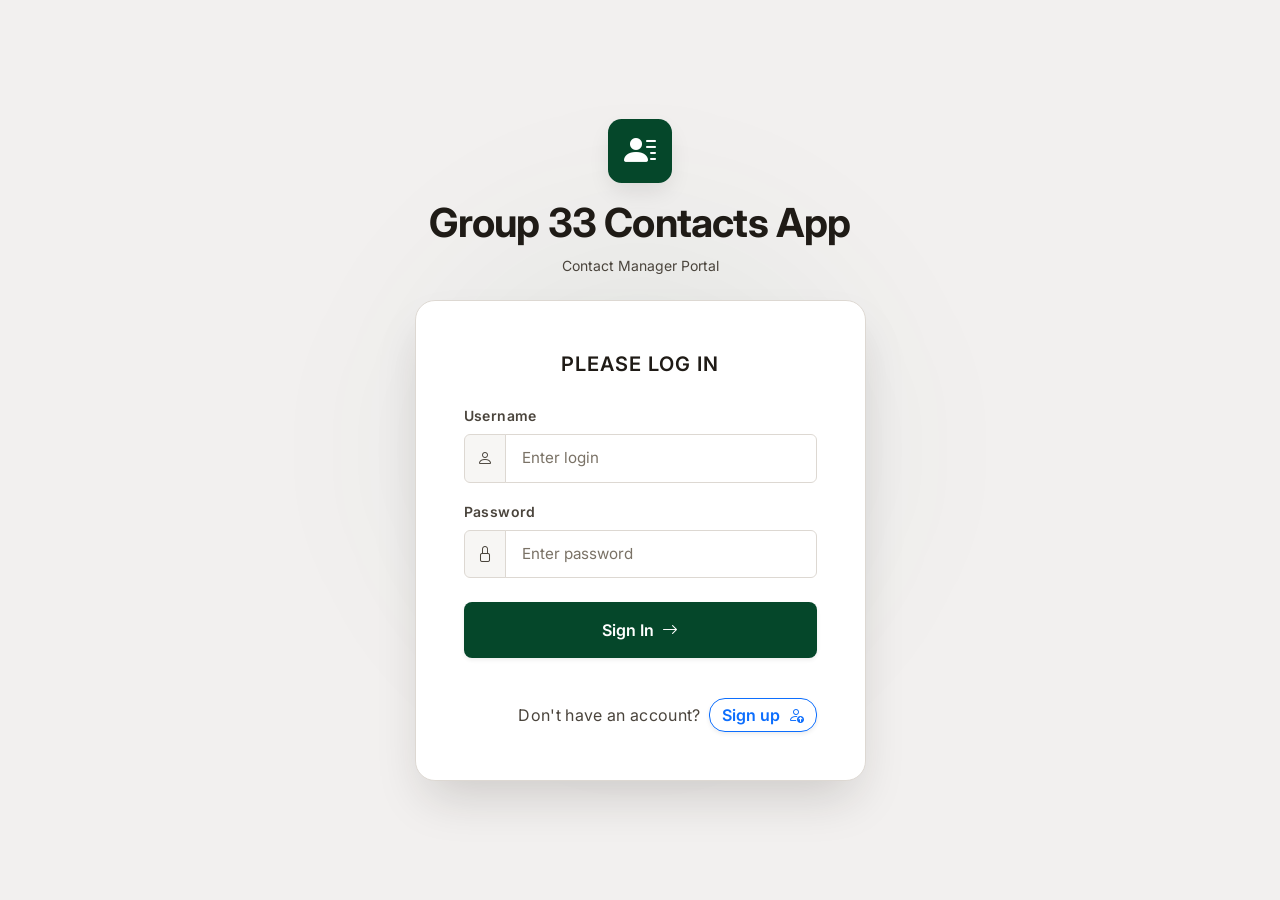
==== frontend/index.html @ e218bf1a "Moved all frontend files into frontend folder" ====
<!DOCTYPE html>
<html lang="en" data-bs-theme="dark">
<head>
    <meta charset="UTF-8">
    <meta name="viewport" content="width=device-width, initial-scale=1.0">
    <title>Group 33 Contacts App</title>
    <!-- Google Fonts -->
    <link rel="preconnect" href="https://fonts.googleapis.com">
    <link rel="preconnect" href="https://fonts.gstatic.com" crossorigin>
    <link href="https://fonts.googleapis.com/css2?family=Inter:wght@300;400;500;600;700&display=swap" rel="stylesheet">
    <!-- Bootstrap 5.3 & Icons -->
    <link href="https://cdn.jsdelivr.net/npm/bootstrap@5.3.3/dist/css/bootstrap.min.css" rel="stylesheet">
    <link href="https://cdn.jsdelivr.net/npm/bootstrap-icons@1.11.3/font/bootstrap-icons.min.css" rel="stylesheet">
    <!-- Favicon -->
    <link rel="icon" type="image/svg+xml" href="images/favicon.svg">
    <!-- Custom Styles -->
    <link href="css/styles.css" rel="stylesheet">
    <!-- Scripts -->
    <script type="text/javascript" src="js/md5.js"></script>
    <script type="text/javascript" src="js/code.js"></script>
</head>
<body class="d-flex align-items-center justify-content-center min-vh-100 py-5">
    <div class="background-glow"></div>
    <main class="container">
        <div class="row justify-content-center">
            <div class="col-12 col-sm-10 col-md-8 col-lg-5">
                
                <!-- Title Header -->
                <div class="text-center mb-4">
                    <div class="app-icon-wrapper mb-3 mx-auto">
                        <i class="bi bi-person-lines-fill"></i>
                    </div>
                    <h1 id="title" class="fw-bold tracking-tight">Group 33 Contacts App</h1>
                    <p class="text-secondary-contrast small">Contact Manager Portal</p>
                </div>

                <!-- Login Card -->
		<div class"glass card shadow-lg border-0 p-4 p-sm5">
                <div id="loginDiv" class="card glass-card shadow-lg border-0 p-4 p-sm-5">
                    <div class="card-body p-0">
                        <span id="inner-title" class="d-block text-center fw-semibold text-uppercase tracking-wider mb-4 fs-5">Please Log In</span>
                        
                        <form id="loginForm" onsubmit="event.preventDefault(); doLogin();" class="needs-validation">
                            <!-- Username Input Group -->
                            <div class="mb-3">
                                <label for="loginName" class="form-label form-label-contrast small">Username</label>
                                <div class="input-group">
                                    <span class="input-group-text"><i class="bi bi-person text-secondary-contrast"></i></span>
                                    <input type="text" id="loginName" class="form-control" placeholder="Enter login" required />
                                </div>
                            </div>
                            
                            <!-- Password Input Group -->
                            <div class="mb-4">
                                <label for="loginPassword" class="form-label form-label-contrast small">Password</label>
                                <div class="input-group">
                                    <span class="input-group-text"><i class="bi bi-lock text-secondary-contrast"></i></span>
                                    <input type="password" id="loginPassword" class="form-control" placeholder="Enter password" required />
                                </div>
                            </div>

                            <!-- Login Button -->
                            <button type="submit" id="loginButton" class="buttons btn btn-primary w-100 py-3 fw-semibold rounded-3 shadow-sm d-flex align-items-center justify-content-center gap-2">
                                <span>Sign In</span>
                                <i class="bi bi-arrow-right"></i>
                            </button>
                        </form>

                        <!-- Feedback Result Message -->
                        <div class="mt-3 text-center">
                            <span id="loginResult" class="small fw-semibold"></span>
                        </div>

			<div class = "d-flex align-items-center justify-content-end gap-2">
				<span id = "secondary-inner-title">Don't have an account? </span>
                <button id="signUpButton" class="buttons btn btn-signup w-20 py-1 fw-semibold rounded-4 shadow-sm d-flex align-items-center justify-content-center gap-2" data-bs-toggle="modal" data-bs-target="#registerModal">
                    <span>Sign up</span>
                    <i class ="bi bi-person-up"></i>
                </button>
			</div>
                    </div>
                </div>

            </div>
        </div>
        <!-- Register Modal -->
        <div class="modal fade" id="registerModal" tabindex="-1" aria-labelledby="registerModalLabel" aria-hidden="true">
        <div class="modal-dialog">
            <div class="modal-content glass-card">
            <div class="modal-header">
                <h5 class="modal-title" id="registerModalLabel">Create an Account</h5>
                <button type="button" class="btn-close" data-bs-dismiss="modal" aria-label="Close"></button>
            </div>
            <div class="modal-body">
                <form id="registerForm" onsubmit="event.preventDefault(); doRegister();">
                <div class="mb-3">
                    <label for="registerFirstName" class="form-label form-label-contrast small">First Name</label>
                    <input type="text" id="registerFirstName" class="form-control" required />
                </div>
                <div class="mb-3">
                    <label for="registerLastName" class="form-label form-label-contrast small">Last Name</label>
                    <input type="text" id="registerLastName" class="form-control" required />
                </div>
                <div class="mb-3">
                    <label for="registerLogin" class="form-label form-label-contrast small">Username</label>
                    <input type="text" id="registerLogin" class="form-control" required />
                </div>
                <div class="mb-3">
                    <label for="registerPassword" class="form-label form-label-contrast small">Password</label>
                    <input type="password" id="registerPassword" class="form-control" required minlength="6" />
                </div>
                <div class="mb-3">
                    <span id="registerResult" class="small fw-semibold"></span>
                </div>
                <button type="submit" class="buttons btn btn-primary w-100 fw-semibold">Create Account</button>
                </form>
            </div>
            </div>
        </div>
        </div>
    </main>
    <script src="https://cdn.jsdelivr.net/npm/bootstrap@5.3.3/dist/js/bootstrap.bundle.min.js"></script>
</body>
</html>
---- frontend/css/styles.css ----
/* ============================================================
   Group 33 Contacts App — Theme Styles
   Organized as: tokens -> base -> layout -> components -> utilities
   ============================================================ */

/* ---------- 1. Design Tokens ----------
   Change a color/spacing value here and it updates everywhere.
   Keep new colors as variables instead of hardcoding hex values
   in component rules below — that's what made the old file hard
   to keep consistent. */
:root {
    --app-font: 'Inter', system-ui, -apple-system, sans-serif;

    /* Page & surface colors */
    --bg-page: #F2F0EF;         /* page background */
    --bg-card: #FFFFFF;         /* main card surface (login card, contact card) */
    --bg-section: #F7F6F4;      /* nested "section" surfaces inside a card */
    --bg-input: #FFFFFF;        /* form control background */
    --border-color: #DDD8D2;    /* shared border tone for cards/inputs */

    /* Text */
    --text-primary: #1F1B16;    /* headings, primary body text */
    --text-secondary: #4A443C;  /* labels, secondary copy */
    --text-muted: #7A7266;      /* placeholders, hints */
    --text-on-brand: #FFFFFF;   /* text placed on top of --brand */

    /* Brand / accent */
    --brand: #05472A;
    --brand-hover: #033a21;
    --brand-soft: #E7EFEA;      /* light tint of brand, for badges/backgrounds */
    --link: #0D6EFD;

    /* Feedback colors (kept distinct from brand green so success
       messages don't visually blend into brand-colored buttons) */
    --success: #1E7A34;
    --success-soft: #E9F6EC;
    --danger: #B3261E;
    --danger-soft: #FBEAE9;
    --warning: #8A5A00;
    --warning-soft: #FBF1DC;
    --info: #1D4ED8;
    --info-soft: #EAF0FE;

    /* Shape & elevation */
    --radius-sm: 0.5rem;
    --radius-md: 0.85rem;
    --radius-lg: 1.25rem;
    --radius-pill: 999px;
    --shadow-sm: 0 2px 8px rgba(31, 27, 22, 0.06);
    --shadow-md: 0 10px 25px -5px rgba(31, 27, 22, 0.12);
    --shadow-lg: 0 25px 50px -12px rgba(31, 27, 22, 0.18);

    --transition-fast: 150ms ease-in-out;
    --transition-base: 200ms ease-in-out;
}

/* ---------- 2. Base / Reset ---------- */
*,
*::before,
*::after {
    box-sizing: border-box;
}

body {
    font-family: var(--app-font);
    background: var(--bg-page);
    color: var(--text-primary);
    min-height: 100vh;
    position: relative;
    overflow-x: hidden;
}

/* Visible keyboard-focus outline everywhere (accessibility —
   don't remove without replacing it, screen/keyboard-only users
   rely on this to know what's focused). Bootstrap's own
   focus box-shadow on .form-control still applies on top of this. */
a:focus-visible,
button:focus-visible,
input:focus-visible,
[tabindex]:focus-visible {
    outline: 2px solid var(--link);
    outline-offset: 2px;
}

/* Respect reduced-motion preferences instead of forcing transitions */
@media (prefers-reduced-motion: reduce) {
    *, *::before, *::after {
        animation-duration: 0.01ms !important;
        animation-iteration-count: 1 !important;
        transition-duration: 0.01ms !important;
    }
}

/* ---------- 3. Ambient background glow ---------- */
.background-glow {
    position: fixed;
    top: 50%;
    left: 50%;
    transform: translate(-50%, -50%);
    width: 650px;
    height: 650px;
    background: radial-gradient(circle, rgba(5, 71, 42, 0.08) 0%, rgba(5, 71, 42, 0.03) 40%, transparent 70%);
    z-index: -1;
    pointer-events: none;
    filter: blur(50px);
}

/* Smaller/cheaper glow on narrow screens — the large blurred
   radial gradient is pure decoration and not worth the paint
   cost on low-power mobile devices */
@media (max-width: 576px) {
    .background-glow {
        width: 380px;
        height: 380px;
        filter: blur(30px);
    }
}

/* ---------- 4. Typography ---------- */
#title {
    font-family: var(--app-font);
    color: var(--text-primary) !important;
    letter-spacing: -0.02em;
}

.text-secondary-contrast {
    color: var(--text-secondary) !important;
}

.form-label-contrast {
    color: var(--text-secondary) !important;
    font-weight: 600;
    letter-spacing: 0.03em;
}

/* ---------- 5. Icon badges ---------- */
.app-icon-wrapper,
.app-icon-wrapper-sm {
    display: flex;
    align-items: center;
    justify-content: center;
    background: var(--brand);
    color: var(--text-on-brand);
    box-shadow: var(--shadow-md);
}

.app-icon-wrapper {
    width: 64px;
    height: 64px;
    border-radius: var(--radius-md);
    font-size: 2rem;
}

.app-icon-wrapper-sm {
    width: 42px;
    height: 42px;
    border-radius: var(--radius-sm);
    font-size: 1.25rem;
}

/* ---------- 6. Cards & surfaces ---------- */
.glass-card {
    background: var(--bg-card) !important;
    border: 1px solid var(--border-color) !important;
    border-radius: var(--radius-lg) !important;
    box-shadow: var(--shadow-lg) !important;
}

.section-card {
    background: var(--bg-section) !important;
    border: 1px solid var(--border-color) !important;
    border-radius: var(--radius-md);
}

/* ---------- 7. Forms ---------- */
.form-control {
    background-color: var(--bg-input) !important;
    color: var(--text-primary) !important;
    border: 1px solid var(--border-color) !important;
    font-family: var(--app-font);
    padding: 0.75rem 1rem;
    font-size: 0.95rem;
    transition: border-color var(--transition-fast), box-shadow var(--transition-fast);
}

.form-control::placeholder {
    color: var(--text-muted) !important;
    opacity: 1 !important;
}

.form-control:focus {
    box-shadow: 0 0 0 3px rgba(5, 71, 42, 0.18) !important;
    border-color: var(--brand) !important;
}

/* Validation states — add class="is-invalid" / "is-valid" to a
   .form-control from JS once you're doing real client-side
   validation; Bootstrap's default colors are low-contrast on this
   theme, so these override them to match the token palette. */
.form-control.is-invalid {
    border-color: var(--danger) !important;
}

.form-control.is-valid {
    border-color: var(--success) !important;
}

.invalid-feedback {
    color: var(--danger) !important;
}

.input-group-text {
    background-color: var(--bg-section) !important;
    color: var(--text-secondary) !important;
    border: 1px solid var(--border-color) !important;
}

/* Disabled controls should look obviously inert */
.form-control:disabled,
.form-control[readonly] {
    background-color: var(--bg-section) !important;
    color: var(--text-muted) !important;
    cursor: not-allowed;
}

/* ---------- 8. Buttons ---------- */
.btn {
    font-family: var(--app-font);
    transition: transform var(--transition-fast), box-shadow var(--transition-fast), background var(--transition-fast);
}

.btn:disabled,
.btn.disabled {
    opacity: 0.6;
    cursor: not-allowed;
    transform: none !important;
    box-shadow: none !important;
}

.btn-primary {
    background: var(--brand) !important;
    color: var(--text-on-brand) !important;
    border: none;
    box-shadow: 0 4px 14px rgba(5, 71, 42, 0.35);
}

.btn-primary:hover {
    background: var(--brand-hover) !important;
    transform: translateY(-1px);
    box-shadow: 0 6px 20px rgba(5, 71, 42, 0.45);
}

.btn-success {
    background: var(--success) !important;
    color: var(--text-on-brand) !important;
    border: none;
    box-shadow: 0 4px 14px rgba(30, 122, 52, 0.35);
}

.btn-success:hover {
    background: #175c27 !important;
    transform: translateY(-1px);
    box-shadow: 0 6px 20px rgba(30, 122, 52, 0.45);
}

.btn-signup {
    color: var(--link) !important;
    border-color: var(--link) !important;
    background: transparent;
}

.btn-signup:hover {
    color: #ffffff !important;
    background: var(--link) !important;
    transform: translateY(-1px);
}

.btn-outline-danger {
    color: var(--danger) !important;
    border-color: var(--danger) !important;
    background: transparent;
}

.btn-outline-danger:hover {
    color: #ffffff !important;
    background-color: var(--danger) !important;
    border-color: var(--danger) !important;
}

/* Small inline loading spinner for buttons mid-request, e.g.
   <button><span class="spinner-inline"></span> Logging in…</button>
   Toggle it in/out with JS while an XHR is in flight so the user
   gets feedback instead of a button that looks unresponsive. */
.spinner-inline {
    display: inline-block;
    width: 0.9em;
    height: 0.9em;
    border: 2px solid rgba(255, 255, 255, 0.4);
    border-top-color: currentColor;
    border-radius: 50%;
    animation: spin 0.6s linear infinite;
    vertical-align: -0.15em;
}

@keyframes spin {
    to { transform: rotate(360deg); }
}

/* ---------- 9. Feedback text (login/add/search results) ---------- */
#inner-title {
    color: var(--text-primary);
    letter-spacing: 0.05em;
}

#secondary-inner-title {
    color: var(--text-secondary);
    letter-spacing: 0.02em;
}

#loginResult {
    display: inline-block;
    color: var(--danger) !important;
}

#contactAddResult {
    display: inline-block;
}

#contactAddResult.text-success,
.text-success-wcag {
    color: var(--success) !important;
}

#contactAddResult.text-danger,
.text-danger-wcag {
    color: var(--danger) !important;
}

#contactSearchResult,
.text-info-wcag {
    display: inline-block;
    color: var(--info) !important;
}

/* Generic alert/banner box — use for any status message that
   isn't tied to one specific #id, e.g. an admin action result:
   <div class="alert-box alert-success">Password updated</div> */
.alert-box {
    padding: 0.75rem 1rem;
    border-radius: var(--radius-sm);
    font-size: 0.9rem;
    font-weight: 600;
    border: 1px solid transparent;
}

.alert-success { background: var(--success-soft); color: var(--success); border-color: var(--success); }
.alert-danger  { background: var(--danger-soft);  color: var(--danger);  border-color: var(--danger); }
.alert-warning { background: var(--warning-soft); color: var(--warning); border-color: var(--warning); }
.alert-info    { background: var(--info-soft);    color: var(--info);    border-color: var(--info); }

/* ---------- 10. Contact list & chips ---------- */
#contactList {
    word-break: break-word;
}

/* Cleaner alternative to the long inline Bootstrap utility class
   soup currently built in code.js for each contact chip. Swap the
   badge's class list for just "contact-chip" if you want to tidy
   up that template string later — purely optional. */
.contact-chip {
    display: flex;
    align-items: center;
    width: 100%;
    padding: 0.6rem 0.9rem;
    background: var(--bg-section);
    border: 1px solid var(--border-color);
    border-radius: var(--radius-md);
    font-size: 0.95rem;
    color: var(--text-primary);
}

.contact-chip .btn-close {
    margin-left: auto;
}

/* Shown when a search/list comes back empty */
.empty-state {
    padding: 1.5rem 1rem;
    text-align: center;
    color: var(--text-muted);
    font-size: 0.9rem;
}

/* ---------- 11. Tables (for the admin dashboard) ----------
   Not used yet on index.html/contact.html, but your teammate
   building the admin view will need a themed table — this keeps
   it consistent with the rest of the app instead of default
   Bootstrap table styling. */
.table {
    --bs-table-bg: var(--bg-card);
    --bs-table-color: var(--text-primary);
    border-color: var(--border-color);
}

.table thead th {
    color: var(--text-secondary);
    font-size: 0.78rem;
    text-transform: uppercase;
    letter-spacing: 0.04em;
    border-bottom-width: 1px;
}

.table tbody tr:hover {
    background: var(--bg-section);
}

/* Role / status pills for an admin user table, e.g.
   <span class="role-pill role-admin">Admin</span>
   <span class="status-pill status-disabled">Disabled</span> */
.role-pill,
.status-pill {
    display: inline-block;
    padding: 0.2rem 0.65rem;
    border-radius: var(--radius-pill);
    font-size: 0.75rem;
    font-weight: 700;
    letter-spacing: 0.02em;
}

.role-admin    { background: var(--brand-soft); color: var(--brand); }
.role-user     { background: var(--bg-section); color: var(--text-secondary); }
.status-active   { background: var(--success-soft); color: var(--success); }
.status-disabled { background: var(--danger-soft);  color: var(--danger); }

/* ---------- 12. Small responsive tweaks ---------- */
@media (max-width: 576px) {
    .glass-card {
        border-radius: var(--radius-md) !important;
    }

    .app-icon-wrapper {
        width: 52px;
        height: 52px;
        font-size: 1.6rem;
    }
}
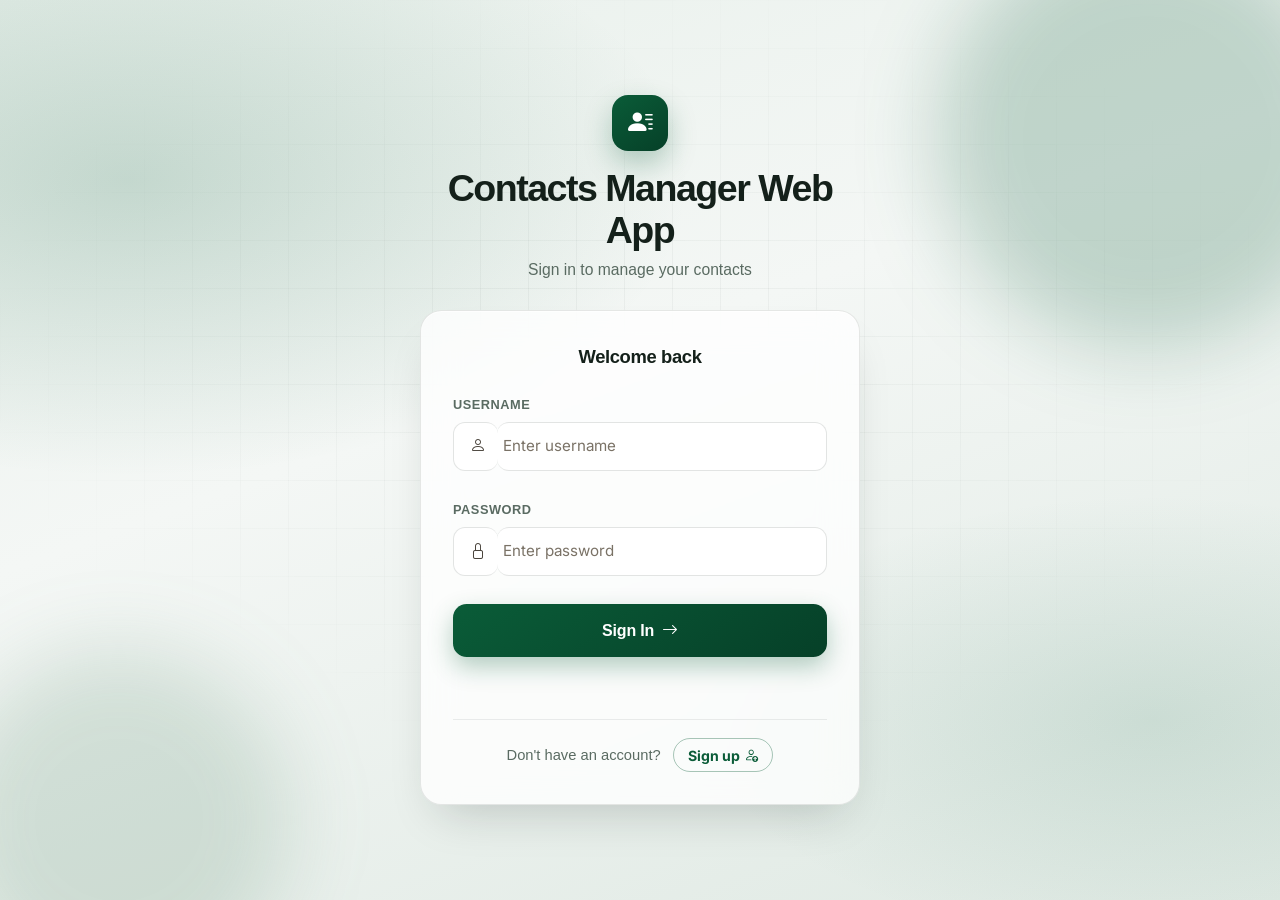
==== commit ea4ccbfd: "Improved modal and Displayed Texts in Login page" ====
--- a/frontend/index.html
+++ b/frontend/index.html
@@ -3,6 +3,8 @@
 <head>
     <meta charset="UTF-8">
     <meta name="viewport" content="width=device-width, initial-scale=1.0">
+
+    <link rel="icon" type="image/svg+xml" href="images/favicon.svg">
     <title>Group 33 Contacts App</title>
     <!-- Google Fonts -->
     <link rel="preconnect" href="https://fonts.googleapis.com">
@@ -15,108 +17,91 @@
     <link rel="icon" type="image/svg+xml" href="images/favicon.svg">
     <!-- Custom Styles -->
     <link href="css/styles.css" rel="stylesheet">
+    <link href="css/login.css" rel="stylesheet">
     <!-- Scripts -->
     <script type="text/javascript" src="js/md5.js"></script>
     <script type="text/javascript" src="js/code.js"></script>
 </head>
-<body class="d-flex align-items-center justify-content-center min-vh-100 py-5">
-    <div class="background-glow"></div>
-    <main class="container">
-        <div class="row justify-content-center">
-            <div class="col-12 col-sm-10 col-md-8 col-lg-5">
-                
-                <!-- Title Header -->
-                <div class="text-center mb-4">
-                    <div class="app-icon-wrapper mb-3 mx-auto">
-                        <i class="bi bi-person-lines-fill"></i>
+<body class="login-page d-flex align-items-center justify-content-center min-vh-100">
+    <div class="login-atmosphere" aria-hidden="true">
+        <div class="login-grid"></div>
+    </div>
+    <main class="login-shell">
+        <header class="login-brand">
+            <div class="login-mark" aria-hidden="true">
+                <i class="bi bi-person-lines-fill"></i>
+            </div>
+            <h1 id="title">Contacts Manager Web App</h1>
+            <p class="login-tagline">Sign in to manage your contacts</p>
+        </header>
+        <div id="loginDiv" class="login-panel glass-card">
+            <div class="card-body p-0">
+                <span id="inner-title" class="d-block text-center mb-4">Welcome back</span>
+                <form id="loginForm" onsubmit="event.preventDefault(); doLogin();" class="needs-validation">
+                    <div class="login-field">
+                        <label for="loginName" class="form-label form-label-contrast">Username</label>
+                        <div class="input-group">
+                            <span class="input-group-text"><i class="bi bi-person"></i></span>
+                            <input type="text" id="loginName" class="form-control" placeholder="Enter username" autocomplete="username" required />
+                        </div>
                     </div>
-                    <h1 id="title" class="fw-bold tracking-tight">Group 33 Contacts App</h1>
-                    <p class="text-secondary-contrast small">Contact Manager Portal</p>
+                    <div class="login-field-password">
+                        <label for="loginPassword" class="form-label form-label-contrast">Password</label>
+                        <div class="input-group">
+                            <span class="input-group-text"><i class="bi bi-lock"></i></span>
+                            <input type="password" id="loginPassword" class="form-control" placeholder="Enter password" autocomplete="current-password" required />
+                        </div>
+                    </div>
+                    <button type="submit" id="loginButton" class="buttons btn btn-primary w-100 d-flex align-items-center justify-content-center gap-2">
+                        <span>Sign In</span>
+                        <i class="bi bi-arrow-right"></i>
+                    </button>
+                </form>
+                <div class="mt-3 text-center">
+                    <span id="loginResult" class="small fw-semibold"></span>
                 </div>
-
-                <!-- Login Card -->
-		<div class"glass card shadow-lg border-0 p-4 p-sm5">
-                <div id="loginDiv" class="card glass-card shadow-lg border-0 p-4 p-sm-5">
-                    <div class="card-body p-0">
-                        <span id="inner-title" class="d-block text-center fw-semibold text-uppercase tracking-wider mb-4 fs-5">Please Log In</span>
-                        
-                        <form id="loginForm" onsubmit="event.preventDefault(); doLogin();" class="needs-validation">
-                            <!-- Username Input Group -->
+                <div class="login-footer">
+                    <span id="secondary-inner-title">Don't have an account?</span>
+                    <button type="button" id="signUpButton" class="buttons btn btn-signup d-inline-flex align-items-center justify-content-center gap-1" data-bs-toggle="modal" data-bs-target="#registerModal">
+                        <span>Sign up</span>
+                        <i class="bi bi-person-up"></i>
+                    </button>
+                </div>
+            </div>
+        </div>
+        <div class="modal fade" id="registerModal" tabindex="-1" aria-labelledby="registerModalLabel" aria-hidden="true">
+            <div class="modal-dialog modal-dialog-centered">
+                <div class="modal-content glass-card">
+                    <div class="modal-header">
+                        <h5 class="modal-title" id="registerModalLabel">Create an Account</h5>
+                        <button type="button" class="btn-close" data-bs-dismiss="modal" aria-label="Close"></button>
+                    </div>
+                    <div class="modal-body">
+                        <form id="registerForm" onsubmit="event.preventDefault(); doRegister();">
                             <div class="mb-3">
-                                <label for="loginName" class="form-label form-label-contrast small">Username</label>
-                                <div class="input-group">
-                                    <span class="input-group-text"><i class="bi bi-person text-secondary-contrast"></i></span>
-                                    <input type="text" id="loginName" class="form-control" placeholder="Enter login" required />
-                                </div>
+                                <label for="registerFirstName" class="form-label form-label-contrast">First Name</label>
+                                <input type="text" id="registerFirstName" class="form-control" required />
                             </div>
-                            
-                            <!-- Password Input Group -->
-                            <div class="mb-4">
-                                <label for="loginPassword" class="form-label form-label-contrast small">Password</label>
-                                <div class="input-group">
-                                    <span class="input-group-text"><i class="bi bi-lock text-secondary-contrast"></i></span>
-                                    <input type="password" id="loginPassword" class="form-control" placeholder="Enter password" required />
-                                </div>
+                            <div class="mb-3">
+                                <label for="registerLastName" class="form-label form-label-contrast">Last Name</label>
+                                <input type="text" id="registerLastName" class="form-control" required />
                             </div>
-
-                            <!-- Login Button -->
-                            <button type="submit" id="loginButton" class="buttons btn btn-primary w-100 py-3 fw-semibold rounded-3 shadow-sm d-flex align-items-center justify-content-center gap-2">
-                                <span>Sign In</span>
-                                <i class="bi bi-arrow-right"></i>
-                            </button>
+                            <div class="mb-3">
+                                <label for="registerLogin" class="form-label form-label-contrast">Username</label>
+                                <input type="text" id="registerLogin" class="form-control" required />
+                            </div>
+                            <div class="mb-3">
+                                <label for="registerPassword" class="form-label form-label-contrast">Password</label>
+                                <input type="password" id="registerPassword" class="form-control" required minlength="6" />
+                            </div>
+                            <div class="mb-3">
+                                <span id="registerResult" class="small fw-semibold"></span>
+                            </div>
+                            <button type="submit" class="buttons btn btn-primary w-100">Create Account</button>
                         </form>
-
-                        <!-- Feedback Result Message -->
-                        <div class="mt-3 text-center">
-                            <span id="loginResult" class="small fw-semibold"></span>
-                        </div>
-
-			<div class = "d-flex align-items-center justify-content-end gap-2">
-				<span id = "secondary-inner-title">Don't have an account? </span>
-                <button id="signUpButton" class="buttons btn btn-signup w-20 py-1 fw-semibold rounded-4 shadow-sm d-flex align-items-center justify-content-center gap-2" data-bs-toggle="modal" data-bs-target="#registerModal">
-                    <span>Sign up</span>
-                    <i class ="bi bi-person-up"></i>
-                </button>
-			</div>
                     </div>
                 </div>
-
             </div>
-        </div>
-        <!-- Register Modal -->
-        <div class="modal fade" id="registerModal" tabindex="-1" aria-labelledby="registerModalLabel" aria-hidden="true">
-        <div class="modal-dialog">
-            <div class="modal-content glass-card">
-            <div class="modal-header">
-                <h5 class="modal-title" id="registerModalLabel">Create an Account</h5>
-                <button type="button" class="btn-close" data-bs-dismiss="modal" aria-label="Close"></button>
-            </div>
-            <div class="modal-body">
-                <form id="registerForm" onsubmit="event.preventDefault(); doRegister();">
-                <div class="mb-3">
-                    <label for="registerFirstName" class="form-label form-label-contrast small">First Name</label>
-                    <input type="text" id="registerFirstName" class="form-control" required />
-                </div>
-                <div class="mb-3">
-                    <label for="registerLastName" class="form-label form-label-contrast small">Last Name</label>
-                    <input type="text" id="registerLastName" class="form-control" required />
-                </div>
-                <div class="mb-3">
-                    <label for="registerLogin" class="form-label form-label-contrast small">Username</label>
-                    <input type="text" id="registerLogin" class="form-control" required />
-                </div>
-                <div class="mb-3">
-                    <label for="registerPassword" class="form-label form-label-contrast small">Password</label>
-                    <input type="password" id="registerPassword" class="form-control" required minlength="6" />
-                </div>
-                <div class="mb-3">
-                    <span id="registerResult" class="small fw-semibold"></span>
-                </div>
-                <button type="submit" class="buttons btn btn-primary w-100 fw-semibold">Create Account</button>
-                </form>
-            </div>
-            </div>
-        </div>
         </div>
     </main>
     <script src="https://cdn.jsdelivr.net/npm/bootstrap@5.3.3/dist/js/bootstrap.bundle.min.js"></script>
--- a/frontend/css/styles.css
+++ b/frontend/css/styles.css
@@ -213,6 +213,22 @@
     background-color: var(--bg-section) !important;
     color: var(--text-secondary) !important;
     border: 1px solid var(--border-color) !important;
+}
+
+.contact-row {
+    display: flex;
+    align-items: center;
+    justify-content: space-between;
+    padding: 0.7rem 1rem;
+    background: var(--bg-section);
+    border: 1px solid var(--border-color);
+    border-radius: var(--radius-md);
+}
+
+.contact-name {
+    font-size: 0.95rem;
+    color: var(--text-primary);
+    font-weight: 500;
 }
 
 /* Disabled controls should look obviously inert */
--- a/frontend/css/login.css
+++ b/frontend/css/login.css
@@ -0,0 +1,307 @@
+ :root {
+     --login-ink: #14201a;
+     --login-muted: #5a6b62;
+     --login-brand: #0a5c38;
+     --login-brand-deep: #064028;
+     --login-surface: rgba(255, 255, 255, 0.78);
+     --login-border: rgba(20, 32, 26, 0.1);
+     --login-font-display: "Outfit", sans-serif;
+     --login-font-body: "Manrope", sans-serif;
+ }
+
+ body.login-page {
+     font-family: var(--login-font-body);
+     color: var(--login-ink);
+     min-height: 100vh;
+     margin: 0;
+     overflow-x: hidden;
+     background:
+         radial-gradient(ellipse 80% 60% at 10% 20%, rgba(10, 92, 56, 0.18), transparent 55%),
+         radial-gradient(ellipse 70% 50% at 90% 80%, rgba(45, 120, 90, 0.14), transparent 50%),
+         linear-gradient(160deg, #e8f0eb 0%, #f4f7f5 42%, #dfe9e3 100%);
+ }
+
+ .login-atmosphere {
+     position: fixed;
+     inset: 0;
+     z-index: 0;
+     pointer-events: none;
+     overflow: hidden;
+ }
+
+ .login-atmosphere::before,
+ .login-atmosphere::after {
+     content: "";
+     position: absolute;
+     border-radius: 50%;
+     filter: blur(40px);
+     animation: drift 18s ease-in-out infinite;
+ }
+
+ .login-atmosphere::before {
+     width: min(55vw, 420px);
+     height: min(55vw, 420px);
+     top: -8%;
+     right: -6%;
+     background: rgba(10, 92, 56, 0.22);
+ }
+
+ .login-atmosphere::after {
+     width: min(45vw, 340px);
+     height: min(45vw, 340px);
+     bottom: -10%;
+     left: -4%;
+     background: rgba(90, 140, 110, 0.2);
+     animation-delay: -7s;
+ }
+
+ .login-grid {
+     position: absolute;
+     inset: 0;
+     background-image:
+         linear-gradient(rgba(20, 32, 26, 0.04) 1px, transparent 1px),
+         linear-gradient(90deg, rgba(20, 32, 26, 0.04) 1px, transparent 1px);
+     background-size: 48px 48px;
+     mask-image: radial-gradient(ellipse 70% 60% at 50% 40%, black 20%, transparent 75%);
+ }
+
+ main.login-shell {
+     position: relative;
+     z-index: 1;
+     width: min(440px, calc(100% - 2rem));
+     margin: 0 auto;
+     padding: clamp(2.5rem, 8vh, 4.5rem) 0;
+     animation: rise-in 0.7s cubic-bezier(0.22, 1, 0.36, 1) both;
+ }
+
+ .login-brand {
+     text-align: center;
+     margin-bottom: 1.75rem;
+ }
+
+ .login-mark {
+     width: 3.5rem;
+     height: 3.5rem;
+     margin: 0 auto 1.1rem;
+     display: grid;
+     place-items: center;
+     border-radius: 1rem;
+     background: linear-gradient(145deg, var(--login-brand), var(--login-brand-deep));
+     color: #fff;
+     font-size: 1.55rem;
+     box-shadow: 0 12px 28px rgba(10, 92, 56, 0.28);
+     animation: mark-pop 0.8s cubic-bezier(0.22, 1, 0.36, 1) 0.1s both;
+ }
+
+ #title {
+     font-family: var(--login-font-display);
+     font-weight: 800;
+     font-size: clamp(1.85rem, 5vw, 2.35rem);
+     letter-spacing: -0.04em;
+     line-height: 1.1;
+     color: var(--login-ink) !important;
+     margin: 0 0 0.45rem;
+ }
+
+ .login-tagline {
+     margin: 0;
+     color: var(--login-muted);
+     font-size: 0.98rem;
+     font-weight: 500;
+     animation: rise-in 0.75s cubic-bezier(0.22, 1, 0.36, 1) 0.12s both;
+ }
+
+ #loginDiv.login-panel {
+     background: var(--login-surface) !important;
+     border: 1px solid var(--login-border) !important;
+     border-radius: 1.35rem !important;
+     backdrop-filter: blur(18px);
+     -webkit-backdrop-filter: blur(18px);
+     box-shadow:
+         0 1px 0 rgba(255, 255, 255, 0.7) inset,
+         0 24px 48px -20px rgba(20, 32, 26, 0.22) !important;
+     padding: clamp(1.5rem, 4vw, 2rem) !important;
+     animation: rise-in 0.8s cubic-bezier(0.22, 1, 0.36, 1) 0.18s both;
+ }
+
+ #inner-title {
+     font-family: var(--login-font-display);
+     font-size: 1.15rem !important;
+     font-weight: 700 !important;
+     letter-spacing: -0.02em !important;
+     text-transform: none !important;
+     color: var(--login-ink);
+     margin-bottom: 1.35rem !important;
+ }
+
+ .login-page .form-label-contrast {
+     color: var(--login-muted) !important;
+     font-weight: 600;
+     font-size: 0.8rem;
+     letter-spacing: 0.04em;
+     text-transform: uppercase;
+ }
+
+ .login-field {
+     margin-bottom: 1.65rem;
+ }
+
+ .login-field-password {
+     margin-bottom: 1.75rem;
+ }
+
+ .login-page .form-control,
+ .login-page .input-group-text {
+     border-radius: 0.75rem !important;
+     border-color: rgba(20, 32, 26, 0.12) !important;
+     background: rgba(255, 255, 255, 0.92) !important;
+ }
+
+ .login-page .input-group-text {
+     border-right: 0 !important;
+     padding-left: 1rem;
+ }
+
+ .login-page .input-group .form-control {
+     border-left: 0 !important;
+     padding-left: 0.35rem;
+ }
+
+ .login-page .input-group:focus-within .form-control,
+ .login-page .input-group:focus-within .input-group-text {
+     border-color: var(--login-brand) !important;
+ }
+
+ .login-page .form-control:focus {
+     box-shadow: none !important;
+ }
+
+ .login-page .btn-primary {
+     background: linear-gradient(145deg, var(--login-brand), var(--login-brand-deep)) !important;
+     border: none;
+     border-radius: 0.85rem !important;
+     padding-block: 0.9rem !important;
+     font-family: var(--login-font-display);
+     font-weight: 700;
+     letter-spacing: -0.01em;
+     box-shadow: 0 10px 24px rgba(10, 92, 56, 0.3);
+ }
+
+ .login-page .btn-primary:hover {
+     transform: translateY(-2px);
+     box-shadow: 0 14px 28px rgba(10, 92, 56, 0.38);
+ }
+
+ .login-page .btn-primary:active {
+     transform: translateY(0);
+ }
+
+ .login-footer {
+     display: flex;
+     flex-wrap: wrap;
+     align-items: center;
+     justify-content: center;
+     gap: 0.5rem 0.75rem;
+     margin-top: 1.35rem;
+     padding-top: 1.15rem;
+     border-top: 1px solid rgba(20, 32, 26, 0.08);
+ }
+
+ #secondary-inner-title {
+     color: var(--login-muted);
+     font-size: 0.92rem;
+     letter-spacing: 0;
+ }
+
+ .login-page .btn-signup {
+     color: var(--login-brand) !important;
+     border: 1.5px solid rgba(10, 92, 56, 0.35) !important;
+     background: transparent;
+     border-radius: 999px !important;
+     padding: 0.35rem 0.9rem !important;
+     font-size: 0.88rem;
+     font-weight: 700;
+     width: auto !important;
+ }
+
+ .login-page .btn-signup:hover {
+     background: var(--login-brand) !important;
+     color: #fff !important;
+     border-color: var(--login-brand) !important;
+ }
+
+ #loginResult:not(:empty) {
+     display: inline-flex;
+     align-items: center;
+     gap: 0.35rem;
+     margin-top: 0.25rem;
+     padding: 0.55rem 0.85rem;
+     border-radius: 0.65rem;
+     background: #fbeae9;
+     color: #b3261e !important;
+ }
+
+ .login-page .modal-content.glass-card {
+     background: rgba(255, 255, 255, 0.94) !important;
+     border: 1px solid var(--login-border) !important;
+     border-radius: 1.25rem !important;
+     backdrop-filter: blur(16px);
+ }
+
+ .login-page .modal-header {
+     border-bottom-color: rgba(20, 32, 26, 0.08);
+ }
+
+ .login-page .modal-title {
+     font-family: var(--login-font-display);
+     font-weight: 700;
+     letter-spacing: -0.02em;
+ }
+
+ @keyframes rise-in {
+     from {
+         opacity: 0;
+         transform: translateY(18px);
+     }
+
+     to {
+         opacity: 1;
+         transform: translateY(0);
+     }
+ }
+
+ @keyframes mark-pop {
+     from {
+         opacity: 0;
+         transform: scale(0.82);
+     }
+
+     to {
+         opacity: 1;
+         transform: scale(1);
+     }
+ }
+
+ @keyframes drift {
+
+     0%,
+     100% {
+         transform: translate(0, 0);
+     }
+
+     50% {
+         transform: translate(-18px, 14px);
+     }
+ }
+
+ @media (prefers-reduced-motion: reduce) {
+
+     .login-atmosphere::before,
+     .login-atmosphere::after,
+     main.login-shell,
+     .login-mark,
+     .login-tagline,
+     #loginDiv.login-panel {
+         animation: none !important;
+     }
+ }
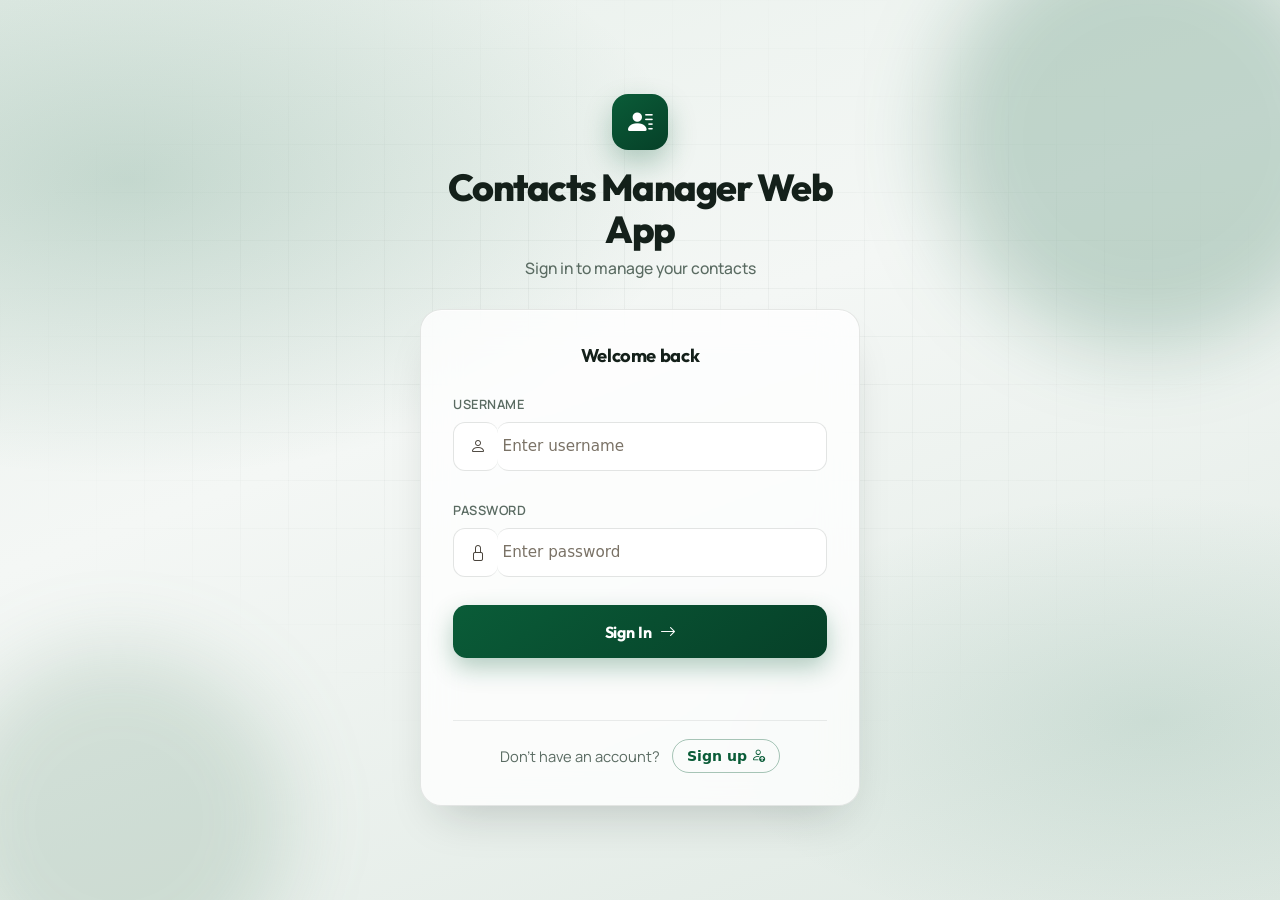
==== commit a46f07ac: "Fixed a visual issue where sign up would show grayed out" ====
--- a/frontend/index.html
+++ b/frontend/index.html
@@ -1,31 +1,29 @@
 <!DOCTYPE html>
-<html lang="en" data-bs-theme="dark">
+<html lang="en">
+
 <head>
     <meta charset="UTF-8">
     <meta name="viewport" content="width=device-width, initial-scale=1.0">
-
     <link rel="icon" type="image/svg+xml" href="images/favicon.svg">
     <title>Group 33 Contacts App</title>
-    <!-- Google Fonts -->
     <link rel="preconnect" href="https://fonts.googleapis.com">
     <link rel="preconnect" href="https://fonts.gstatic.com" crossorigin>
-    <link href="https://fonts.googleapis.com/css2?family=Inter:wght@300;400;500;600;700&display=swap" rel="stylesheet">
-    <!-- Bootstrap 5.3 & Icons -->
+    <link
+        href="https://fonts.googleapis.com/css2?family=Manrope:wght@400;500;600;700&family=Outfit:wght@500;600;700;800&display=swap"
+        rel="stylesheet">
     <link href="https://cdn.jsdelivr.net/npm/bootstrap@5.3.3/dist/css/bootstrap.min.css" rel="stylesheet">
     <link href="https://cdn.jsdelivr.net/npm/bootstrap-icons@1.11.3/font/bootstrap-icons.min.css" rel="stylesheet">
-    <!-- Favicon -->
-    <link rel="icon" type="image/svg+xml" href="images/favicon.svg">
-    <!-- Custom Styles -->
     <link href="css/styles.css" rel="stylesheet">
     <link href="css/login.css" rel="stylesheet">
-    <!-- Scripts -->
     <script type="text/javascript" src="js/md5.js"></script>
     <script type="text/javascript" src="js/code.js"></script>
 </head>
+
 <body class="login-page d-flex align-items-center justify-content-center min-vh-100">
     <div class="login-atmosphere" aria-hidden="true">
         <div class="login-grid"></div>
     </div>
+
     <main class="login-shell">
         <header class="login-brand">
             <div class="login-mark" aria-hidden="true">
@@ -34,6 +32,7 @@
             <h1 id="title">Contacts Manager Web App</h1>
             <p class="login-tagline">Sign in to manage your contacts</p>
         </header>
+
         <div id="loginDiv" class="login-panel glass-card">
             <div class="card-body p-0">
                 <span id="inner-title" class="d-block text-center mb-4">Welcome back</span>
@@ -42,17 +41,20 @@
                         <label for="loginName" class="form-label form-label-contrast">Username</label>
                         <div class="input-group">
                             <span class="input-group-text"><i class="bi bi-person"></i></span>
-                            <input type="text" id="loginName" class="form-control" placeholder="Enter username" autocomplete="username" required />
+                            <input type="text" id="loginName" class="form-control" placeholder="Enter username"
+                                autocomplete="username" required />
                         </div>
                     </div>
                     <div class="login-field-password">
                         <label for="loginPassword" class="form-label form-label-contrast">Password</label>
                         <div class="input-group">
                             <span class="input-group-text"><i class="bi bi-lock"></i></span>
-                            <input type="password" id="loginPassword" class="form-control" placeholder="Enter password" autocomplete="current-password" required />
+                            <input type="password" id="loginPassword" class="form-control" placeholder="Enter password"
+                                autocomplete="current-password" required />
                         </div>
                     </div>
-                    <button type="submit" id="loginButton" class="buttons btn btn-primary w-100 d-flex align-items-center justify-content-center gap-2">
+                    <button type="submit" id="loginButton"
+                        class="buttons btn btn-primary w-100 d-flex align-items-center justify-content-center gap-2">
                         <span>Sign In</span>
                         <i class="bi bi-arrow-right"></i>
                     </button>
@@ -62,48 +64,55 @@
                 </div>
                 <div class="login-footer">
                     <span id="secondary-inner-title">Don't have an account?</span>
-                    <button type="button" id="signUpButton" class="buttons btn btn-signup d-inline-flex align-items-center justify-content-center gap-1" data-bs-toggle="modal" data-bs-target="#registerModal">
+                    <button type="button" id="signUpButton"
+                        class="buttons btn btn-signup d-inline-flex align-items-center justify-content-center gap-1"
+                        data-bs-toggle="modal" data-bs-target="#registerModal">
                         <span>Sign up</span>
                         <i class="bi bi-person-up"></i>
                     </button>
                 </div>
             </div>
         </div>
-        <div class="modal fade" id="registerModal" tabindex="-1" aria-labelledby="registerModalLabel" aria-hidden="true">
-            <div class="modal-dialog modal-dialog-centered">
-                <div class="modal-content glass-card">
-                    <div class="modal-header">
-                        <h5 class="modal-title" id="registerModalLabel">Create an Account</h5>
-                        <button type="button" class="btn-close" data-bs-dismiss="modal" aria-label="Close"></button>
-                    </div>
-                    <div class="modal-body">
-                        <form id="registerForm" onsubmit="event.preventDefault(); doRegister();">
-                            <div class="mb-3">
-                                <label for="registerFirstName" class="form-label form-label-contrast">First Name</label>
-                                <input type="text" id="registerFirstName" class="form-control" required />
-                            </div>
-                            <div class="mb-3">
-                                <label for="registerLastName" class="form-label form-label-contrast">Last Name</label>
-                                <input type="text" id="registerLastName" class="form-control" required />
-                            </div>
-                            <div class="mb-3">
-                                <label for="registerLogin" class="form-label form-label-contrast">Username</label>
-                                <input type="text" id="registerLogin" class="form-control" required />
-                            </div>
-                            <div class="mb-3">
-                                <label for="registerPassword" class="form-label form-label-contrast">Password</label>
-                                <input type="password" id="registerPassword" class="form-control" required minlength="6" />
-                            </div>
-                            <div class="mb-3">
-                                <span id="registerResult" class="small fw-semibold"></span>
-                            </div>
-                            <button type="submit" class="buttons btn btn-primary w-100">Create Account</button>
-                        </form>
-                    </div>
+    </main>
+
+    <!-- Modal must be outside .login-shell: that element keeps a transform from
+         its entrance animation, which traps position:fixed and leaves only the grey backdrop visible. -->
+    <div class="modal fade" id="registerModal" tabindex="-1" aria-labelledby="registerModalLabel" aria-hidden="true">
+        <div class="modal-dialog modal-dialog-centered">
+            <div class="modal-content glass-card">
+                <div class="modal-header">
+                    <h5 class="modal-title" id="registerModalLabel">Create an Account</h5>
+                    <button type="button" class="btn-close" data-bs-dismiss="modal" aria-label="Close"></button>
+                </div>
+                <div class="modal-body">
+                    <form id="registerForm" onsubmit="event.preventDefault(); doRegister();">
+                        <div class="mb-3">
+                            <label for="registerFirstName" class="form-label form-label-contrast">First Name</label>
+                            <input type="text" id="registerFirstName" class="form-control" required />
+                        </div>
+                        <div class="mb-3">
+                            <label for="registerLastName" class="form-label form-label-contrast">Last Name</label>
+                            <input type="text" id="registerLastName" class="form-control" required />
+                        </div>
+                        <div class="mb-3">
+                            <label for="registerLogin" class="form-label form-label-contrast">Username</label>
+                            <input type="text" id="registerLogin" class="form-control" required />
+                        </div>
+                        <div class="mb-3">
+                            <label for="registerPassword" class="form-label form-label-contrast">Password</label>
+                            <input type="password" id="registerPassword" class="form-control" required minlength="6" />
+                        </div>
+                        <div class="mb-3">
+                            <span id="registerResult" class="small fw-semibold"></span>
+                        </div>
+                        <button type="submit" class="buttons btn btn-primary w-100">Create Account</button>
+                    </form>
                 </div>
             </div>
         </div>
-    </main>
+    </div>
+
     <script src="https://cdn.jsdelivr.net/npm/bootstrap@5.3.3/dist/js/bootstrap.bundle.min.js"></script>
 </body>
-</html>
+
+</html>
--- a/frontend/css/login.css
+++ b/frontend/css/login.css
@@ -71,7 +71,8 @@
      width: min(440px, calc(100% - 2rem));
      margin: 0 auto;
      padding: clamp(2.5rem, 8vh, 4.5rem) 0;
-     animation: rise-in 0.7s cubic-bezier(0.22, 1, 0.36, 1) both;
+     /* Use forwards (not both) so a lingering transform doesn't break nested fixed UI */
+     animation: rise-in 0.7s cubic-bezier(0.22, 1, 0.36, 1) forwards;
  }
 
  .login-brand {
@@ -266,7 +267,7 @@
 
      to {
          opacity: 1;
-         transform: translateY(0);
+         transform: none;
      }
  }
 
